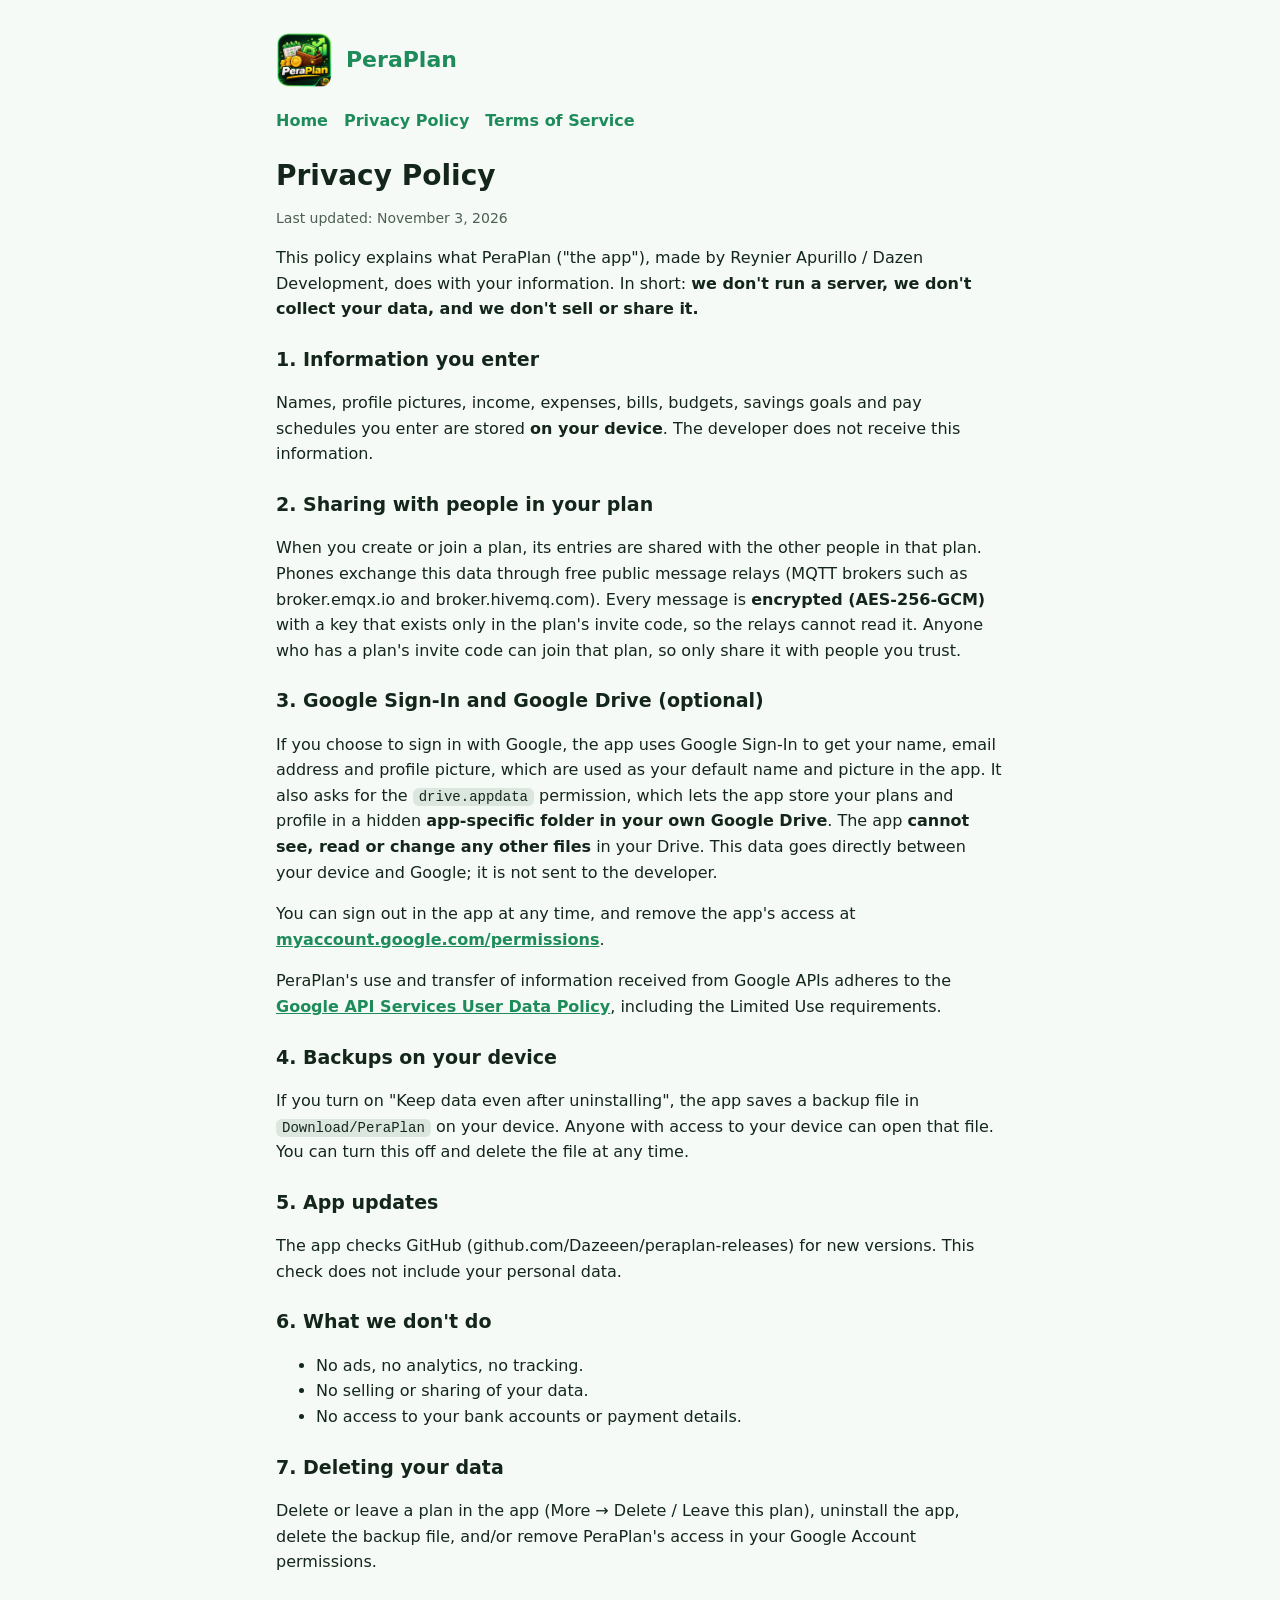
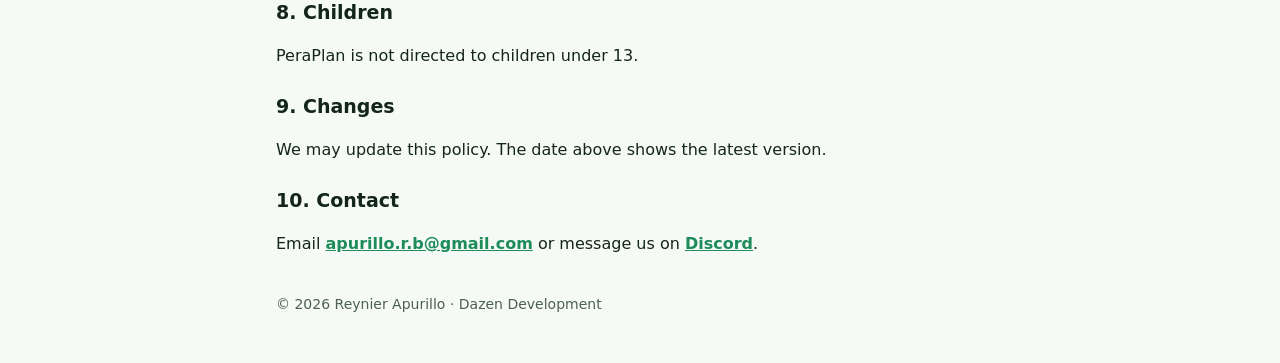
==== privacy.html @ 7c920b49 "Website: home, privacy policy and terms (for Google sign-in) Co-Authored-By: Claude Opus 5.5 <norepl" ====
<!doctype html>
<html lang="en">
<head>
<meta charset="utf-8">
<meta name="viewport" content="width=device-width,initial-scale=1">
<title>PeraPlan Privacy Policy</title>
<link rel="icon" href="logo.png">
<link rel="stylesheet" href="style.css">
</head>
<body>
<main>
<header><img src="logo.png" alt="PeraPlan logo"><a href="./">PeraPlan</a></header>
<nav><a href="./">Home</a><a href="privacy.html">Privacy Policy</a><a href="terms.html">Terms of Service</a></nav>

<h1>Privacy Policy</h1>
<p class="muted">Last updated: November 3, 2026</p>
<p>This policy explains what PeraPlan ("the app"), made by Reynier Apurillo / Dazen Development, does with your information. In short: <b>we don't run a server, we don't collect your data, and we don't sell or share it.</b></p>

<h2>1. Information you enter</h2>
<p>Names, profile pictures, income, expenses, bills, budgets, savings goals and pay schedules you enter are stored <b>on your device</b>. The developer does not receive this information.</p>

<h2>2. Sharing with people in your plan</h2>
<p>When you create or join a plan, its entries are shared with the other people in that plan. Phones exchange this data through free public message relays (MQTT brokers such as broker.emqx.io and broker.hivemq.com). Every message is <b>encrypted (AES-256-GCM)</b> with a key that exists only in the plan's invite code, so the relays cannot read it. Anyone who has a plan's invite code can join that plan, so only share it with people you trust.</p>

<h2>3. Google Sign-In and Google Drive (optional)</h2>
<p>If you choose to sign in with Google, the app uses Google Sign-In to get your name, email address and profile picture, which are used as your default name and picture in the app. It also asks for the <code>drive.appdata</code> permission, which lets the app store your plans and profile in a hidden <b>app-specific folder in your own Google Drive</b>. The app <b>cannot see, read or change any other files</b> in your Drive. This data goes directly between your device and Google; it is not sent to the developer.</p>
<p>You can sign out in the app at any time, and remove the app's access at <a href="https://myaccount.google.com/permissions">myaccount.google.com/permissions</a>.</p>
<p>PeraPlan's use and transfer of information received from Google APIs adheres to the <a href="https://developers.google.com/terms/api-services-user-data-policy">Google API Services User Data Policy</a>, including the Limited Use requirements.</p>

<h2>4. Backups on your device</h2>
<p>If you turn on "Keep data even after uninstalling", the app saves a backup file in <code>Download/PeraPlan</code> on your device. Anyone with access to your device can open that file. You can turn this off and delete the file at any time.</p>

<h2>5. App updates</h2>
<p>The app checks GitHub (github.com/Dazeeen/peraplan-releases) for new versions. This check does not include your personal data.</p>

<h2>6. What we don't do</h2>
<ul>
<li>No ads, no analytics, no tracking.</li>
<li>No selling or sharing of your data.</li>
<li>No access to your bank accounts or payment details.</li>
</ul>

<h2>7. Deleting your data</h2>
<p>Delete or leave a plan in the app (More → Delete / Leave this plan), uninstall the app, delete the backup file, and/or remove PeraPlan's access in your Google Account permissions.</p>

<h2>8. Children</h2>
<p>PeraPlan is not directed to children under 13.</p>

<h2>9. Changes</h2>
<p>We may update this policy. The date above shows the latest version.</p>

<h2>10. Contact</h2>
<p>Email <a href="mailto:apurillo.r.b@gmail.com">apurillo.r.b@gmail.com</a> or message us on <a href="https://discord.gg/ncNrYQYDHG">Discord</a>.</p>

<footer>© 2026 Reynier Apurillo · Dazen Development</footer>
</main>
</body>
</html>
---- style.css ----
:root{--bg:#f5faf6;--card:#fff;--text:#14261b;--muted:#4d5f53;--accent:#1e8c5a;--line:#dbe7de}
@media (prefers-color-scheme:dark){:root{--bg:#0f1a14;--card:#16241c;--text:#e6f2ea;--muted:#a3b8aa;--accent:#5fd197;--line:#25382d}}
*{box-sizing:border-box}
body{margin:0;background:var(--bg);color:var(--text);font:16px/1.6 system-ui,-apple-system,"Segoe UI",Roboto,sans-serif}
main{max-width:760px;margin:0 auto;padding:32px 16px 48px}
header{display:flex;align-items:center;gap:14px;margin-bottom:20px}
header img{width:56px;height:56px;border-radius:14px}
header a{color:inherit;text-decoration:none;font-weight:800;font-size:22px}
nav{display:flex;gap:16px;flex-wrap:wrap;margin:0 0 24px}
nav a,main a{color:var(--accent);font-weight:600}
nav a{text-decoration:none}
.card{background:var(--card);border:1px solid var(--line);border-radius:18px;padding:18px 22px;margin:14px 0}
h1{font-size:28px;line-height:1.25;margin:8px 0}
h2{font-size:19px;margin:22px 0 6px}
.card h2{margin-top:4px}
.muted{color:var(--muted);font-size:14px}
code{background:var(--line);padding:1px 6px;border-radius:6px;font-size:14px}
.btn{display:inline-block;background:var(--accent);color:#fff !important;padding:12px 18px;border-radius:999px;font-weight:700;text-decoration:none;margin-right:8px}
footer{margin-top:36px;color:var(--muted);font-size:14px}
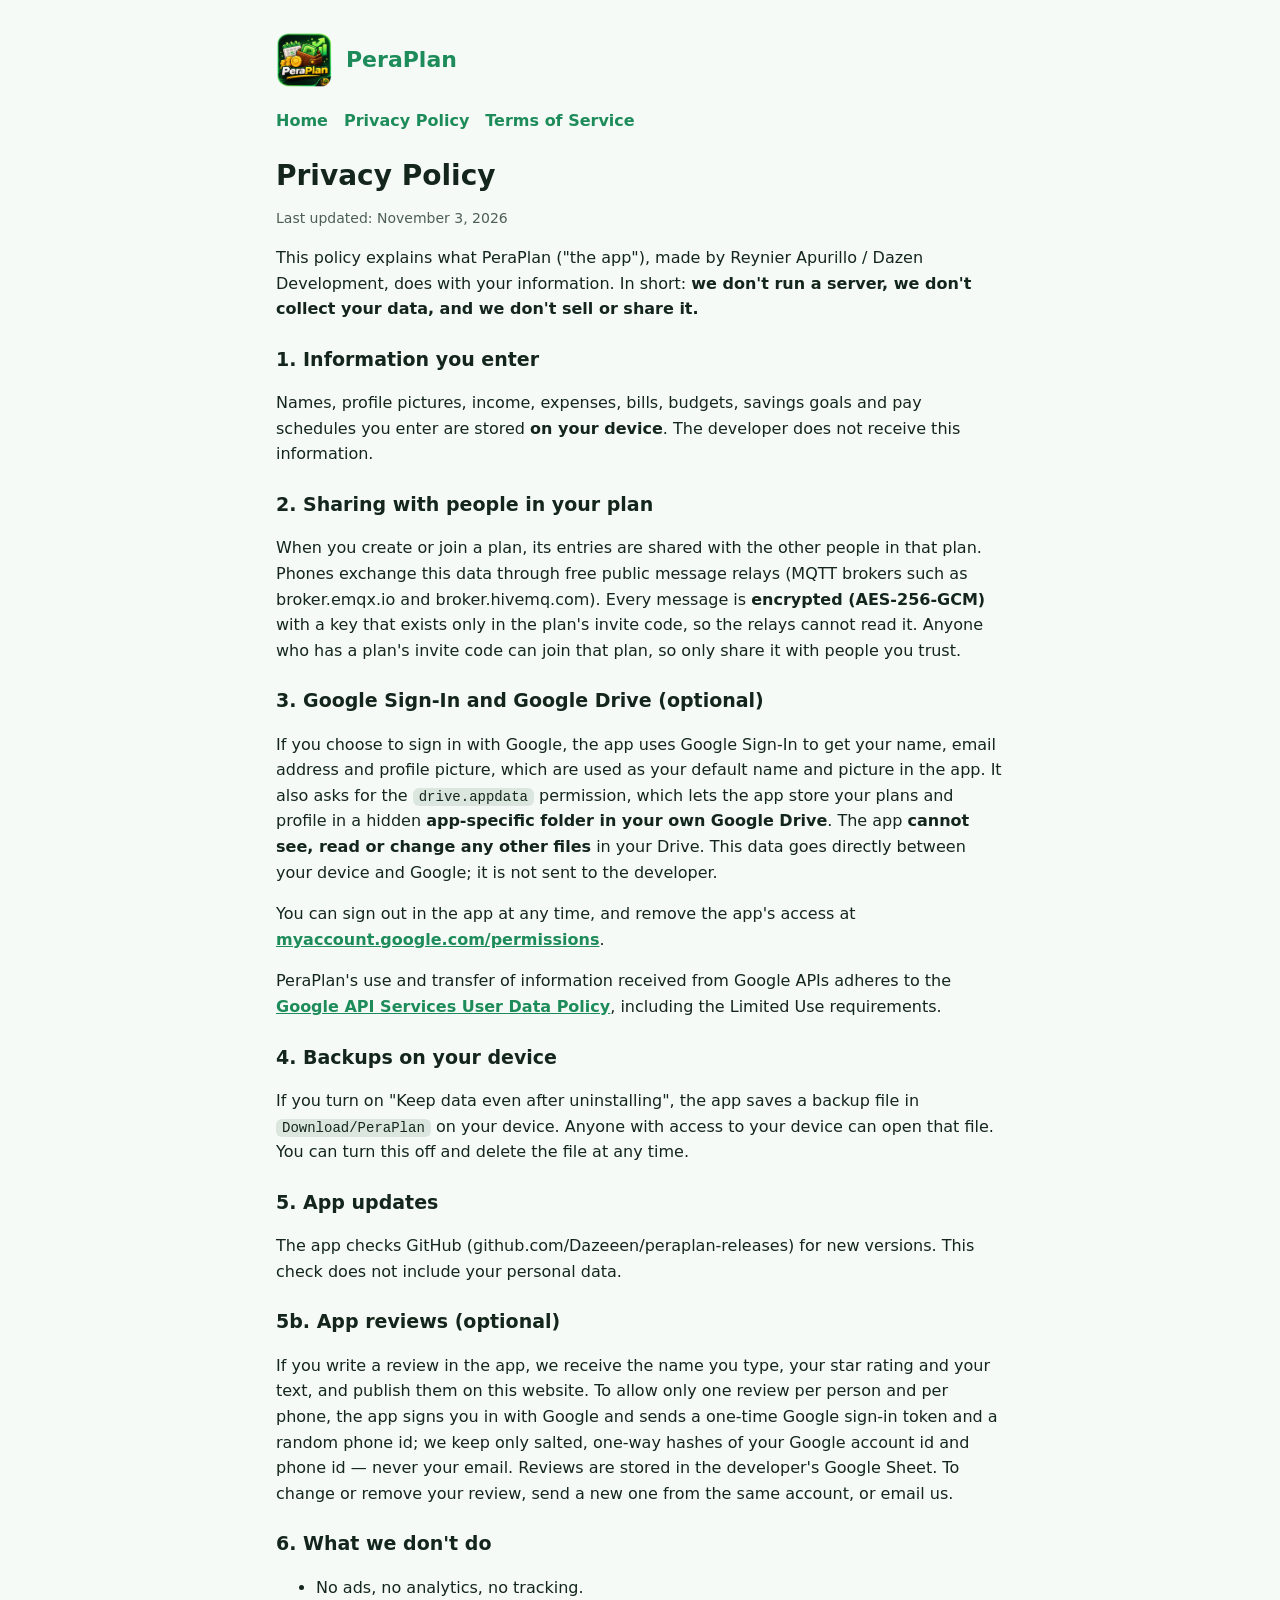
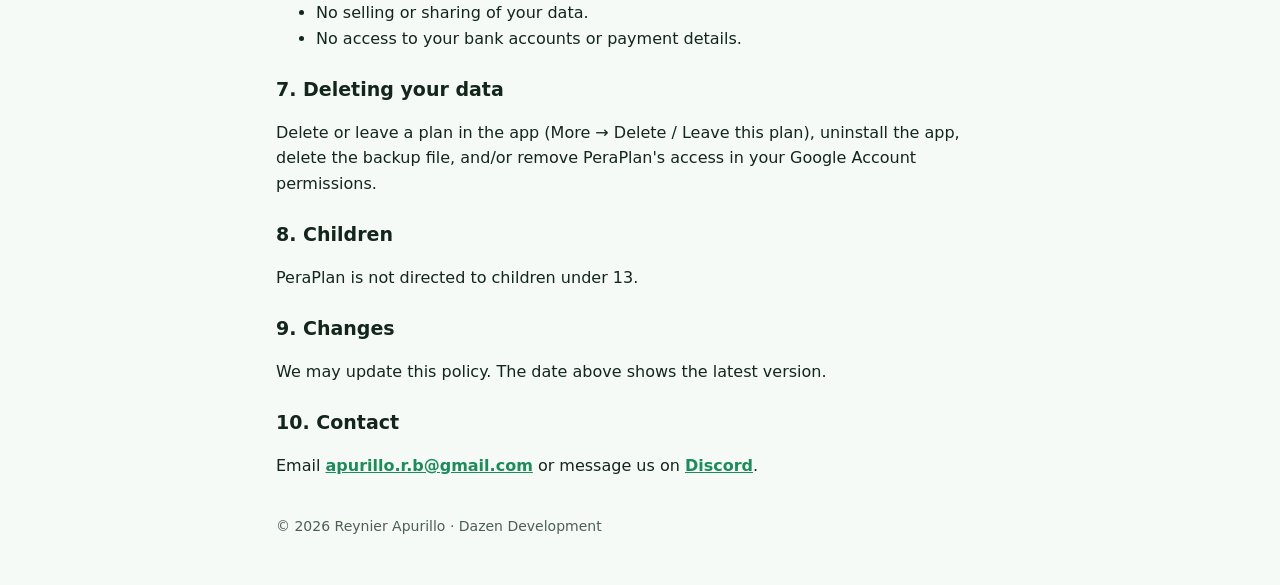
==== commit 684bb548: "Add reviews section, reviews backend (Apps Script) and CSP Co-Authored-By: Claude Opus 5.5 <noreply@" ====
--- a/privacy.html
+++ b/privacy.html
@@ -33,6 +33,9 @@
 <h2>5. App updates</h2>
 <p>The app checks GitHub (github.com/Dazeeen/peraplan-releases) for new versions. This check does not include your personal data.</p>
 
+<h2>5b. App reviews (optional)</h2>
+<p>If you write a review in the app, we receive the name you type, your star rating and your text, and publish them on this website. To allow only one review per person and per phone, the app signs you in with Google and sends a one-time Google sign-in token and a random phone id; we keep only salted, one-way hashes of your Google account id and phone id — never your email. Reviews are stored in the developer's Google Sheet. To change or remove your review, send a new one from the same account, or email us.</p>
+
 <h2>6. What we don't do</h2>
 <ul>
 <li>No ads, no analytics, no tracking.</li>
--- a/style.css
+++ b/style.css
@@ -17,3 +17,9 @@
 code{background:var(--line);padding:1px 6px;border-radius:6px;font-size:14px}
 .btn{display:inline-block;background:var(--accent);color:#fff !important;padding:12px 18px;border-radius:999px;font-weight:700;text-decoration:none;margin-right:8px}
 footer{margin-top:36px;color:var(--muted);font-size:14px}
+.rating{font-size:20px;font-weight:800;color:var(--accent);margin:4px 0}
+.review{padding:14px 18px}
+.review-head{display:flex;justify-content:space-between;gap:12px;align-items:baseline;flex-wrap:wrap}
+.review-name{font-weight:800}
+.review-stars{color:#f5b800;letter-spacing:2px}
+.review-text{margin:6px 0;white-space:pre-line;overflow-wrap:anywhere}
